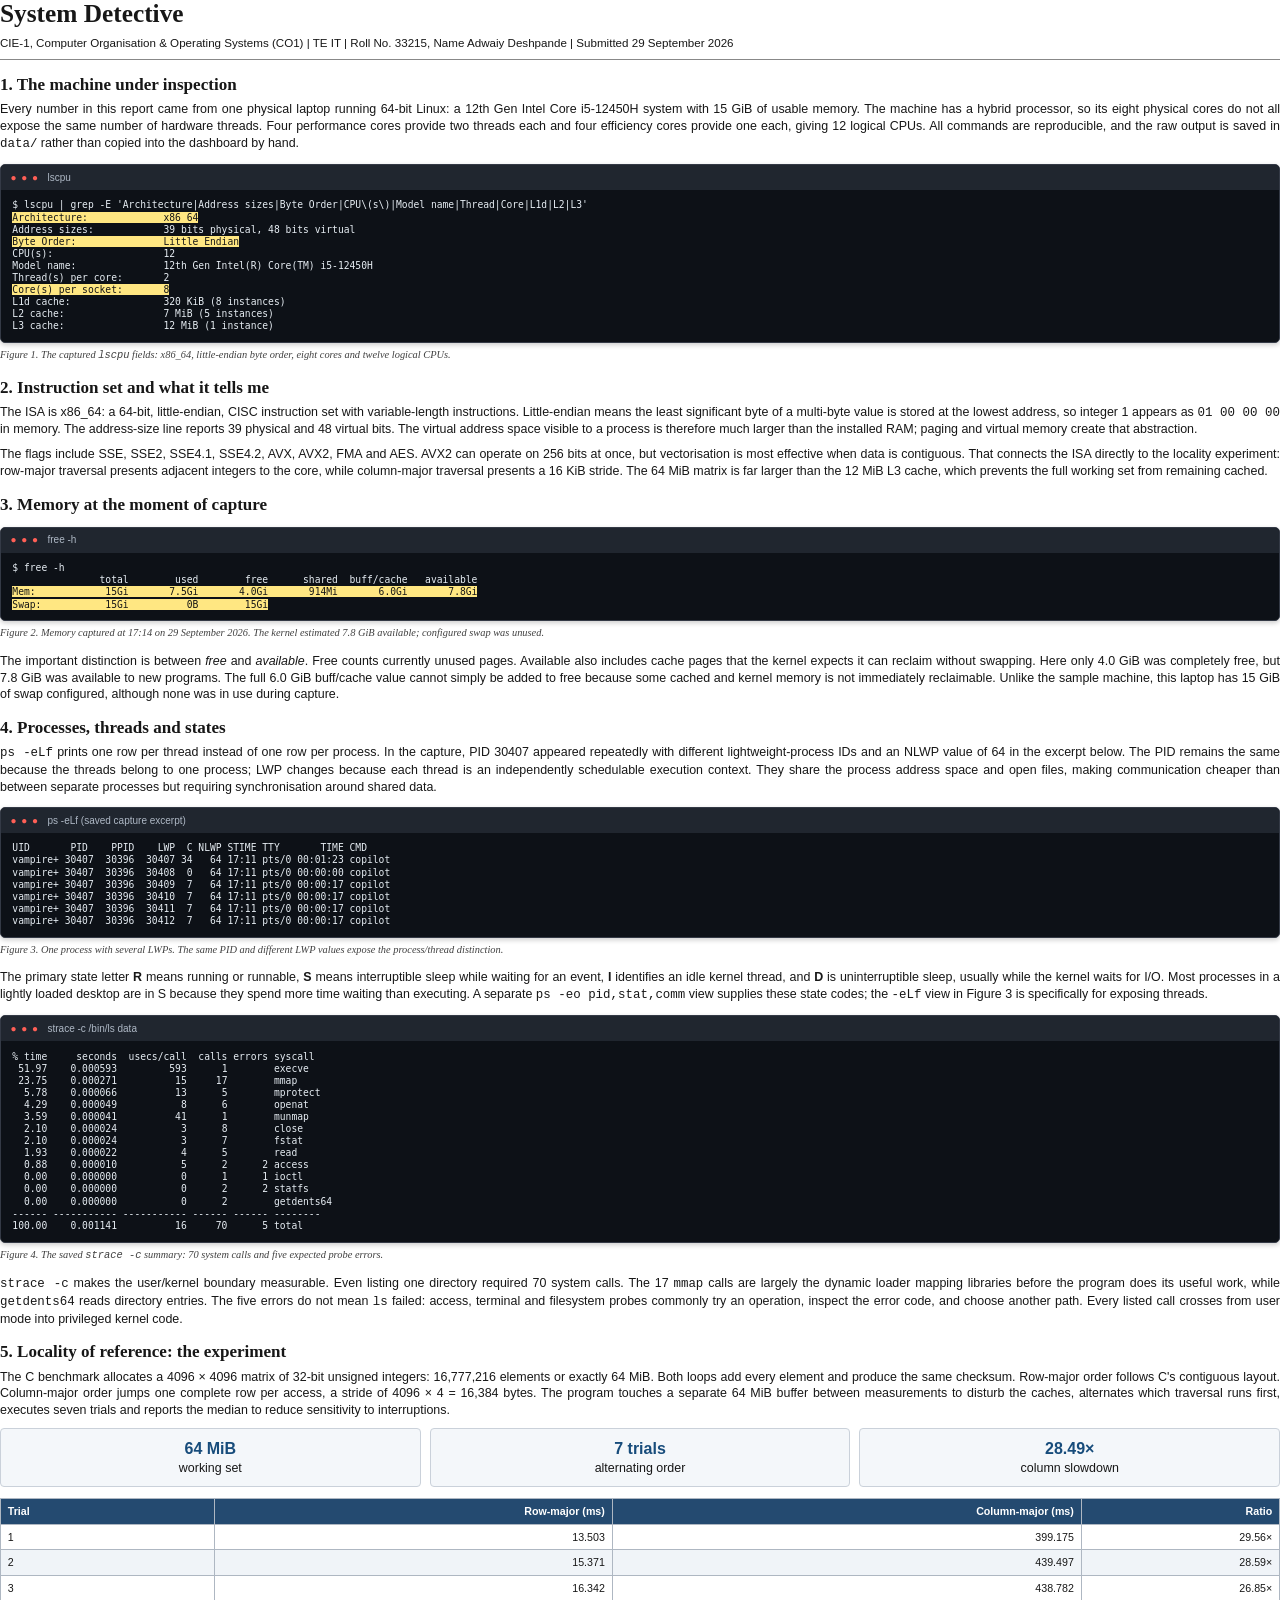
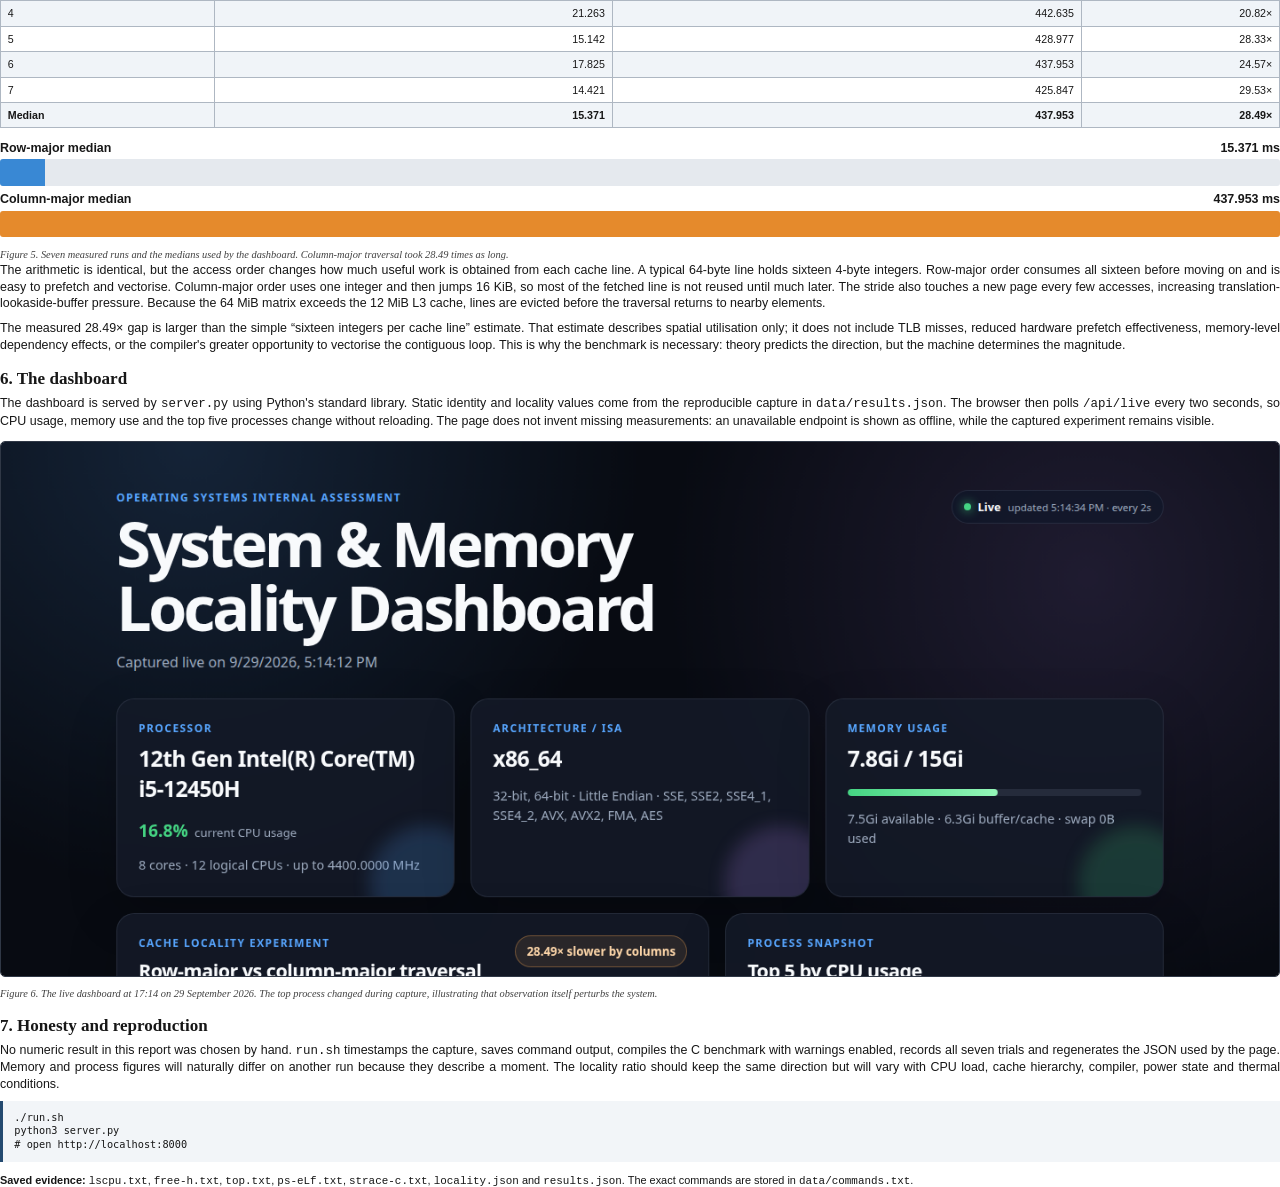
==== docs/report.html @ 8c11ce9b "Final changes made" ====
<!doctype html>
<html lang="en">
<head>
  <meta charset="utf-8">
  <title>System Detective Report</title>
  <style>
    @page { size: A4; margin: 13mm 16mm 14mm; }
    * { box-sizing: border-box; }
    body {
      margin: 0;
      color: #171717;
      font: 9.35pt/1.34 "Noto Sans", Arial, sans-serif;
    }
    .page { break-after: page; }
    .page:last-child { break-after: auto; }
    h1 { margin: 0 0 2mm; font: 700 19pt/1.1 "Noto Serif", serif; }
    h2 { margin: 4mm 0 1.5mm; font: 700 12.8pt/1.2 "Noto Serif", serif; }
    p { margin: 0 0 2.2mm; text-align: justify; }
    .meta {
      margin-bottom: 4mm;
      padding-bottom: 2.2mm;
      border-bottom: 1px solid #888;
      font-size: 8.7pt;
    }
    .figure { margin: 3mm 0 3.5mm; }
    .terminal {
      overflow: hidden;
      border: 1px solid #343a46;
      border-radius: 5px;
      color: #e6edf3;
      background: #0d1117;
      box-shadow: 0 2px 5px #0003;
    }
    .terminal-bar {
      padding: 1.5mm 2.5mm;
      color: #aeb8c5;
      background: #20262f;
      font-size: 7.5pt;
    }
    .dots { color: #ff5f56; letter-spacing: 1px; }
    pre {
      margin: 0;
      padding: 2.6mm 3mm;
      white-space: pre-wrap;
      font: 7.25pt/1.25 "DejaVu Sans Mono", monospace;
    }
    mark { color: #161616; background: #ffe782; }
    figcaption {
      margin-top: 1.3mm;
      color: #404040;
      font: italic 7.8pt/1.3 "Noto Serif", serif;
    }
    .two-col { display: grid; grid-template-columns: 1fr 1fr; gap: 4mm; }
    .metrics {
      display: grid;
      grid-template-columns: repeat(3, 1fr);
      gap: 2.4mm;
      margin: 2.4mm 0 3mm;
    }
    .metric {
      padding: 2.5mm;
      border: 1px solid #cad1da;
      border-radius: 4px;
      background: #f4f7fa;
      text-align: center;
    }
    .metric strong { display: block; color: #174c7b; font-size: 12pt; }
    table { width: 100%; border-collapse: collapse; font-size: 8pt; }
    th, td { padding: 1.35mm 1.8mm; border: 1px solid #aeb7c2; text-align: right; }
    th:first-child, td:first-child { text-align: left; }
    th { color: white; background: #244a70; }
    tr:nth-child(even) { background: #f0f4f8; }
    .chart { margin: 3mm 0; }
    .bar-label { display: flex; justify-content: space-between; margin: 1.5mm 0 .7mm; font-weight: 700; }
    .bar-track { height: 7mm; border-radius: 3px; background: #e5e9ee; overflow: hidden; }
    .bar { height: 100%; min-width: 3px; }
    .row { width: 3.51%; background: #3988d4; }
    .column { width: 100%; background: #e58a2c; }
    .dashboard {
      width: 100%;
      max-height: 142mm;
      object-fit: cover;
      object-position: top;
      border: 1px solid #303846;
      border-radius: 5px;
    }
    .repro {
      padding: 2.5mm 3mm;
      border-left: 3px solid #244a70;
      background: #f2f5f8;
      white-space: pre-line;
      font: 7.7pt/1.35 "DejaVu Sans Mono", monospace;
    }
    .small { font-size: 8.2pt; }
  </style>
</head>
<body>
  <section class="page">
    <h1>System Detective</h1>
    <div class="meta">CIE-1, Computer Organisation &amp; Operating Systems (CO1) | TE IT | Roll No. 33215, Name Adwaiy Deshpande | Submitted 29 September 2026</div>

    <h2>1. The machine under inspection</h2>
    <p>Every number in this report came from one physical laptop running 64-bit Linux: a 12th Gen Intel Core i5-12450H system with 15 GiB of usable memory. The machine has a hybrid processor, so its eight physical cores do not all expose the same number of hardware threads. Four performance cores provide two threads each and four efficiency cores provide one each, giving 12 logical CPUs. All commands are reproducible, and the raw output is saved in <code>data/</code> rather than copied into the dashboard by hand.</p>

    <figure class="figure">
      <div class="terminal">
        <div class="terminal-bar"><span class="dots">● ● ●</span>&nbsp;&nbsp; lscpu</div>
        <pre>$ lscpu | grep -E 'Architecture|Address sizes|Byte Order|CPU\(s\)|Model name|Thread|Core|L1d|L2|L3'
<mark>Architecture:             x86_64</mark>
Address sizes:            39 bits physical, 48 bits virtual
<mark>Byte Order:               Little Endian</mark>
CPU(s):                   12
Model name:               12th Gen Intel(R) Core(TM) i5-12450H
Thread(s) per core:       2
<mark>Core(s) per socket:       8</mark>
L1d cache:                320 KiB (8 instances)
L2 cache:                 7 MiB (5 instances)
L3 cache:                 12 MiB (1 instance)</pre>
      </div>
      <figcaption>Figure 1. The captured <code>lscpu</code> fields: x86_64, little-endian byte order, eight cores and twelve logical CPUs.</figcaption>
    </figure>

    <h2>2. Instruction set and what it tells me</h2>
    <p>The ISA is x86_64: a 64-bit, little-endian, CISC instruction set with variable-length instructions. Little-endian means the least significant byte of a multi-byte value is stored at the lowest address, so integer 1 appears as <code>01 00 00 00</code> in memory. The address-size line reports 39 physical and 48 virtual bits. The virtual address space visible to a process is therefore much larger than the installed RAM; paging and virtual memory create that abstraction.</p>
    <p>The flags include SSE, SSE2, SSE4.1, SSE4.2, AVX, AVX2, FMA and AES. AVX2 can operate on 256 bits at once, but vectorisation is most effective when data is contiguous. That connects the ISA directly to the locality experiment: row-major traversal presents adjacent integers to the core, while column-major traversal presents a 16 KiB stride. The 64 MiB matrix is far larger than the 12 MiB L3 cache, which prevents the full working set from remaining cached.</p>

    <h2>3. Memory at the moment of capture</h2>
    <figure class="figure">
      <div class="terminal">
        <div class="terminal-bar"><span class="dots">● ● ●</span>&nbsp;&nbsp; free -h</div>
        <pre>$ free -h
               total        used        free      shared  buff/cache   available
<mark>Mem:            15Gi       7.5Gi       4.0Gi       914Mi       6.0Gi       7.8Gi</mark>
<mark>Swap:           15Gi          0B        15Gi</mark></pre>
      </div>
      <figcaption>Figure 2. Memory captured at 17:14 on 29 September 2026. The kernel estimated 7.8 GiB available; configured swap was unused.</figcaption>
    </figure>
    <p>The important distinction is between <em>free</em> and <em>available</em>. Free counts currently unused pages. Available also includes cache pages that the kernel expects it can reclaim without swapping. Here only 4.0 GiB was completely free, but 7.8 GiB was available to new programs. The full 6.0 GiB buff/cache value cannot simply be added to free because some cached and kernel memory is not immediately reclaimable. Unlike the sample machine, this laptop has 15 GiB of swap configured, although none was in use during capture.</p>
  </section>

  <section class="page">
    <h2>4. Processes, threads and states</h2>
    <p><code>ps -eLf</code> prints one row per thread instead of one row per process. In the capture, PID 30407 appeared repeatedly with different lightweight-process IDs and an NLWP value of 64 in the excerpt below. The PID remains the same because the threads belong to one process; LWP changes because each thread is an independently schedulable execution context. They share the process address space and open files, making communication cheaper than between separate processes but requiring synchronisation around shared data.</p>

    <figure class="figure">
      <div class="terminal">
        <div class="terminal-bar"><span class="dots">● ● ●</span>&nbsp;&nbsp; ps -eLf (saved capture excerpt)</div>
        <pre>UID       PID    PPID    LWP  C NLWP STIME TTY       TIME CMD
vampire+ 30407  30396  30407 34   64 17:11 pts/0 00:01:23 copilot
vampire+ 30407  30396  30408  0   64 17:11 pts/0 00:00:00 copilot
vampire+ 30407  30396  30409  7   64 17:11 pts/0 00:00:17 copilot
vampire+ 30407  30396  30410  7   64 17:11 pts/0 00:00:17 copilot
vampire+ 30407  30396  30411  7   64 17:11 pts/0 00:00:17 copilot
vampire+ 30407  30396  30412  7   64 17:11 pts/0 00:00:17 copilot</pre>
      </div>
      <figcaption>Figure 3. One process with several LWPs. The same PID and different LWP values expose the process/thread distinction.</figcaption>
    </figure>

    <p>The primary state letter <strong>R</strong> means running or runnable, <strong>S</strong> means interruptible sleep while waiting for an event, <strong>I</strong> identifies an idle kernel thread, and <strong>D</strong> is uninterruptible sleep, usually while the kernel waits for I/O. Most processes in a lightly loaded desktop are in S because they spend more time waiting than executing. A separate <code>ps -eo pid,stat,comm</code> view supplies these state codes; the <code>-eLf</code> view in Figure 3 is specifically for exposing threads.</p>

    <figure class="figure">
      <div class="terminal">
        <div class="terminal-bar"><span class="dots">● ● ●</span>&nbsp;&nbsp; strace -c /bin/ls data</div>
        <pre>% time     seconds  usecs/call  calls errors syscall
 51.97    0.000593         593      1        execve
 23.75    0.000271          15     17        mmap
  5.78    0.000066          13      5        mprotect
  4.29    0.000049           8      6        openat
  3.59    0.000041          41      1        munmap
  2.10    0.000024           3      8        close
  2.10    0.000024           3      7        fstat
  1.93    0.000022           4      5        read
  0.88    0.000010           5      2      2 access
  0.00    0.000000           0      1      1 ioctl
  0.00    0.000000           0      2      2 statfs
  0.00    0.000000           0      2        getdents64
------ ----------- ----------- ------ ------ --------
100.00    0.001141          16     70      5 total</pre>
      </div>
      <figcaption>Figure 4. The saved <code>strace -c</code> summary: 70 system calls and five expected probe errors.</figcaption>
    </figure>

    <p><code>strace -c</code> makes the user/kernel boundary measurable. Even listing one directory required 70 system calls. The 17 <code>mmap</code> calls are largely the dynamic loader mapping libraries before the program does its useful work, while <code>getdents64</code> reads directory entries. The five errors do not mean <code>ls</code> failed: access, terminal and filesystem probes commonly try an operation, inspect the error code, and choose another path. Every listed call crosses from user mode into privileged kernel code.</p>
  </section>

  <section class="page">
    <h2>5. Locality of reference: the experiment</h2>
    <p>The C benchmark allocates a 4096 × 4096 matrix of 32-bit unsigned integers: 16,777,216 elements or exactly 64 MiB. Both loops add every element and produce the same checksum. Row-major order follows C's contiguous layout. Column-major order jumps one complete row per access, a stride of 4096 × 4 = 16,384 bytes. The program touches a separate 64 MiB buffer between measurements to disturb the caches, alternates which traversal runs first, executes seven trials and reports the median to reduce sensitivity to interruptions.</p>

    <div class="metrics">
      <div class="metric"><strong>64 MiB</strong>working set</div>
      <div class="metric"><strong>7 trials</strong>alternating order</div>
      <div class="metric"><strong>28.49×</strong>column slowdown</div>
    </div>

    <table>
      <thead><tr><th>Trial</th><th>Row-major (ms)</th><th>Column-major (ms)</th><th>Ratio</th></tr></thead>
      <tbody>
        <tr><td>1</td><td>13.503</td><td>399.175</td><td>29.56×</td></tr>
        <tr><td>2</td><td>15.371</td><td>439.497</td><td>28.59×</td></tr>
        <tr><td>3</td><td>16.342</td><td>438.782</td><td>26.85×</td></tr>
        <tr><td>4</td><td>21.263</td><td>442.635</td><td>20.82×</td></tr>
        <tr><td>5</td><td>15.142</td><td>428.977</td><td>28.33×</td></tr>
        <tr><td>6</td><td>17.825</td><td>437.953</td><td>24.57×</td></tr>
        <tr><td>7</td><td>14.421</td><td>425.847</td><td>29.53×</td></tr>
        <tr><td><strong>Median</strong></td><td><strong>15.371</strong></td><td><strong>437.953</strong></td><td><strong>28.49×</strong></td></tr>
      </tbody>
    </table>

    <div class="chart">
      <div class="bar-label"><span>Row-major median</span><span>15.371 ms</span></div>
      <div class="bar-track"><div class="bar row"></div></div>
      <div class="bar-label"><span>Column-major median</span><span>437.953 ms</span></div>
      <div class="bar-track"><div class="bar column"></div></div>
    </div>
    <figcaption>Figure 5. Seven measured runs and the medians used by the dashboard. Column-major traversal took 28.49 times as long.</figcaption>

    <p>The arithmetic is identical, but the access order changes how much useful work is obtained from each cache line. A typical 64-byte line holds sixteen 4-byte integers. Row-major order consumes all sixteen before moving on and is easy to prefetch and vectorise. Column-major order uses one integer and then jumps 16 KiB, so most of the fetched line is not reused until much later. The stride also touches a new page every few accesses, increasing translation-lookaside-buffer pressure. Because the 64 MiB matrix exceeds the 12 MiB L3 cache, lines are evicted before the traversal returns to nearby elements.</p>

    <p>The measured 28.49× gap is larger than the simple “sixteen integers per cache line” estimate. That estimate describes spatial utilisation only; it does not include TLB misses, reduced hardware prefetch effectiveness, memory-level dependency effects, or the compiler's greater opportunity to vectorise the contiguous loop. This is why the benchmark is necessary: theory predicts the direction, but the machine determines the magnitude.</p>
  </section>

  <section class="page">
    <h2>6. The dashboard</h2>
    <p>The dashboard is served by <code>server.py</code> using Python's standard library. Static identity and locality values come from the reproducible capture in <code>data/results.json</code>. The browser then polls <code>/api/live</code> every two seconds, so CPU usage, memory use and the top five processes change without reloading. The page does not invent missing measurements: an unavailable endpoint is shown as offline, while the captured experiment remains visible.</p>

    <figure class="figure">
      <img class="dashboard" src="assets/dashboard.png" alt="Live system and memory locality dashboard">
      <figcaption>Figure 6. The live dashboard at 17:14 on 29 September 2026. The top process changed during capture, illustrating that observation itself perturbs the system.</figcaption>
    </figure>

    <h2>7. Honesty and reproduction</h2>
    <p>No numeric result in this report was chosen by hand. <code>run.sh</code> timestamps the capture, saves command output, compiles the C benchmark with warnings enabled, records all seven trials and regenerates the JSON used by the page. Memory and process figures will naturally differ on another run because they describe a moment. The locality ratio should keep the same direction but will vary with CPU load, cache hierarchy, compiler, power state and thermal conditions.</p>

    <div class="repro">./run.sh
python3 server.py
# open http://localhost:8000</div>

    <p class="small" style="margin-top:3mm"><strong>Saved evidence:</strong> <code>lscpu.txt</code>, <code>free-h.txt</code>, <code>top.txt</code>, <code>ps-eLf.txt</code>, <code>strace-c.txt</code>, <code>locality.json</code> and <code>results.json</code>. The exact commands are stored in <code>data/commands.txt</code>.</p>
  </section>
</body>
</html>
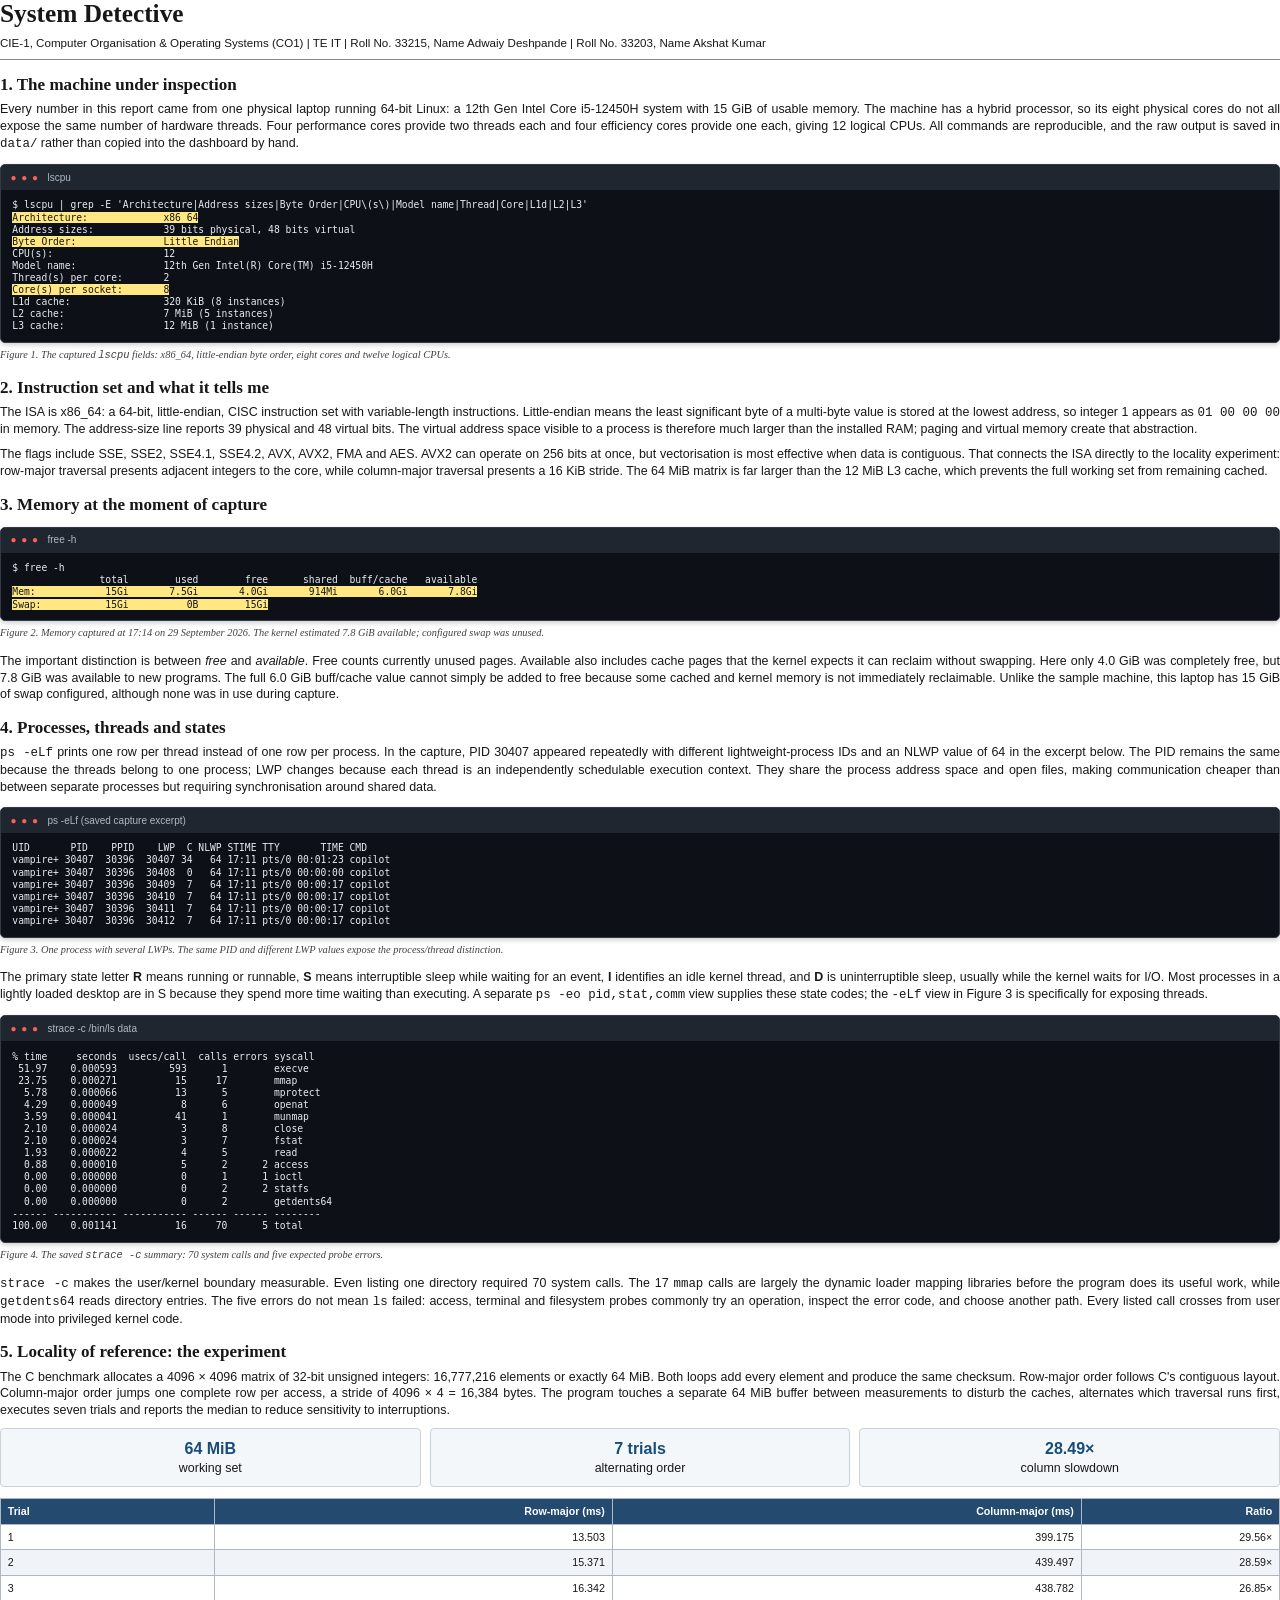
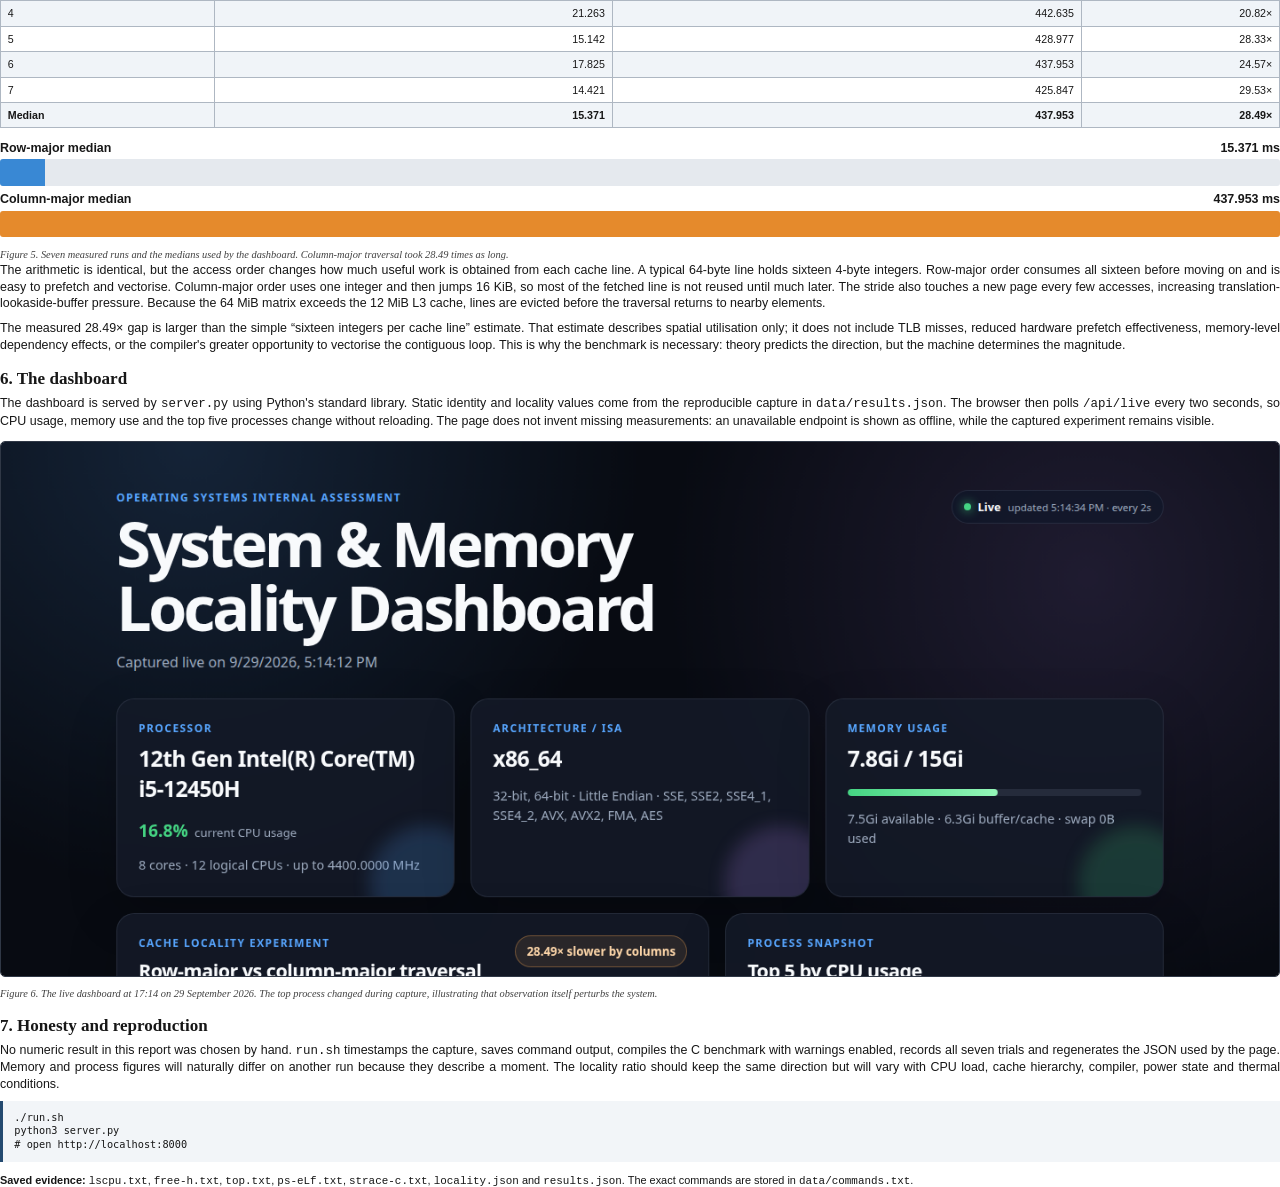
==== commit 689a99cb: "Final changes" ====
--- a/docs/report.html
+++ b/docs/report.html
@@ -97,7 +97,7 @@
 <body>
   <section class="page">
     <h1>System Detective</h1>
-    <div class="meta">CIE-1, Computer Organisation &amp; Operating Systems (CO1) | TE IT | Roll No. 33215, Name Adwaiy Deshpande | Submitted 29 September 2026</div>
+    <div class="meta">CIE-1, Computer Organisation &amp; Operating Systems (CO1) | TE IT | Roll No. 33215, Name Adwaiy Deshpande | Roll No. 33203, Name Akshat Kumar</div>
 
     <h2>1. The machine under inspection</h2>
     <p>Every number in this report came from one physical laptop running 64-bit Linux: a 12th Gen Intel Core i5-12450H system with 15 GiB of usable memory. The machine has a hybrid processor, so its eight physical cores do not all expose the same number of hardware threads. Four performance cores provide two threads each and four efficiency cores provide one each, giving 12 logical CPUs. All commands are reproducible, and the raw output is saved in <code>data/</code> rather than copied into the dashboard by hand.</p>
